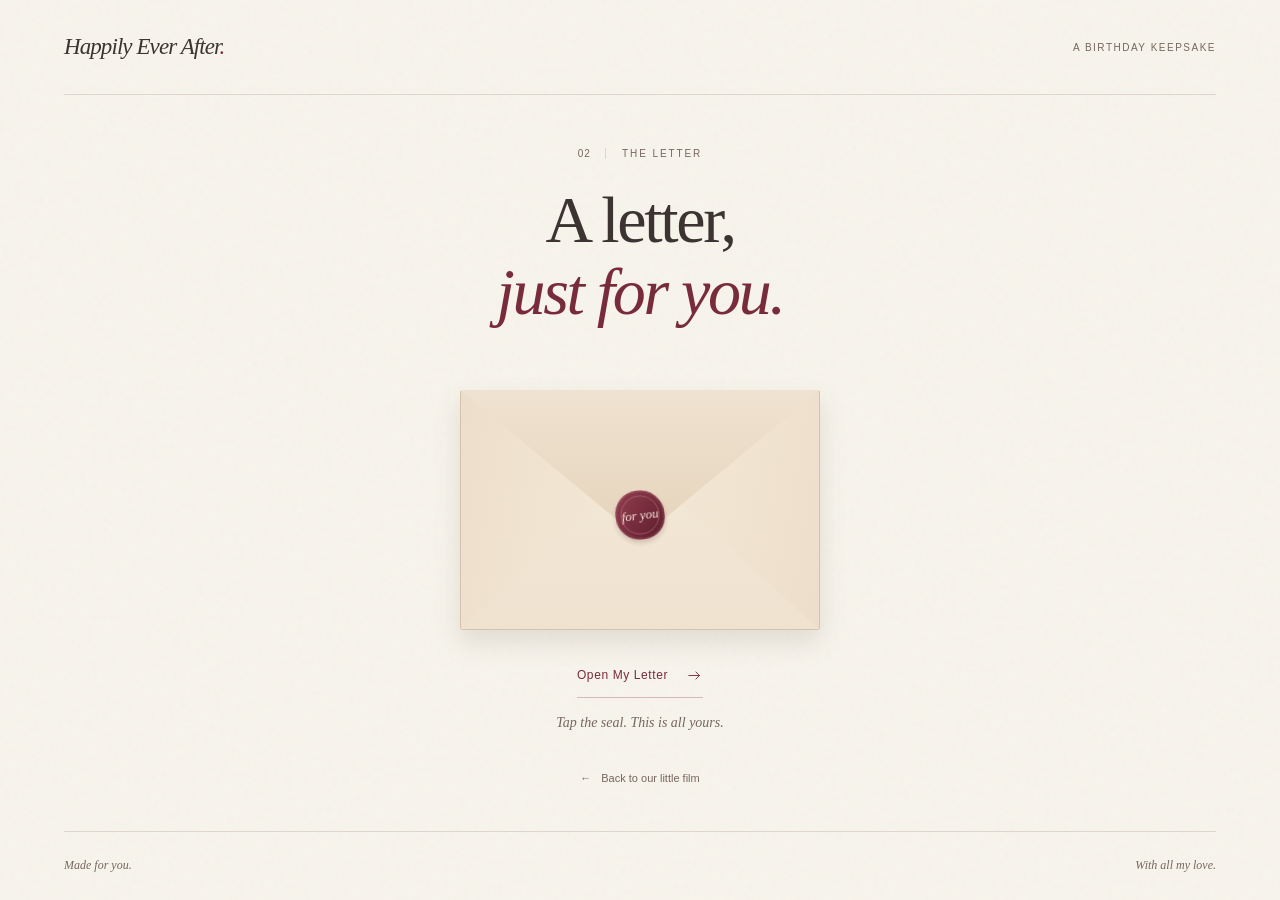
==== letter.html @ 6dd9fe8e "Build burgundy birthday keepsake with film and envelope letter" ====
<!doctype html>
<html lang="en">
  <head>
    <meta charset="utf-8">
    <meta name="viewport" content="width=device-width, initial-scale=1, viewport-fit=cover">
    <meta name="theme-color" content="#f7f4ec">
    <meta name="description" content="A birthday keepsake, made with love.">
    <meta name="robots" content="noindex, nofollow, noarchive">
    <title>A Letter for You — Happily Ever After</title>
    <link rel="icon" href="assets/favicon.svg?v=2" type="image/svg+xml">
    <link rel="stylesheet" href="style.css?v=3">
    <script src="script.js?v=3" defer></script>
  </head>
  <body>
    <a class="skip-link" href="#main">Skip to the main content</a>
    <header class="masthead">
      <a class="wordmark" href="index.html" aria-label="Happily Ever After, back to the beginning">Happily Ever After<span aria-hidden="true">.</span></a>
      <span class="masthead-note">A birthday keepsake</span>
    </header>
    <main id="main">
      <section class="envelope-scene section-width" id="envelope-scene" aria-labelledby="envelope-title" hidden>
        <header class="chapter-heading">
          <p class="eyebrow"><span class="chapter-number">02</span> The letter</p>
          <h1 class="envelope-title" id="envelope-title">A letter,<br><em>just for you.</em></h1>
        </header>
        <button class="envelope-button" id="open-envelope" type="button" aria-controls="letter-reading" aria-expanded="false">
          <span class="envelope-space" aria-hidden="true">
            <span class="envelope">
              <span class="envelope-back"></span>
              <span class="envelope-insert"><span class="insert-greeting">My love,</span><span class="insert-line"></span><span class="insert-line"></span><span class="insert-line short"></span></span>
              <span class="envelope-front"></span>
              <span class="envelope-flap"></span>
              <span class="envelope-seal">for you</span>
            </span>
          </span>
          <span class="envelope-action">Open My Letter <svg viewBox="0 0 24 24" fill="none" aria-hidden="true"><path d="M4 12h15m-5-5 5 5-5 5"/></svg></span>
        </button>
        <p class="envelope-note">Tap the seal. This is all yours.</p>
        <p class="sr-only" id="envelope-status" role="status"></p>
        <a class="back-link" href="memories.html"><span aria-hidden="true">←</span> Back to our little film</a>
      </section>
      <div id="letter-reading" class="letter-reading">
<section class="letter-section section-width" id="letter" aria-labelledby="letter-title">
        <article class="letter-paper">
          <header class="letter-heading">
            <span class="eyebrow">A few words, from my heart</span>
            <h2 id="letter-title" tabindex="-1">My love,</h2>
            <span class="letter-heading-rule" aria-hidden="true"></span>
          </header>

          <!-- LOVE LETTER START: edit only the paragraphs in this block. -->
          <div class="letter-content" lang="zh-Hans">
            <p>生日快乐，我最爱的宝贝！❤️</p>

            <p>不知不觉，我们已经在一起快半年啦。</p>

            <p>回想起这半年，我们一起经历了好多事情，也留下了好多珍贵的回忆。有时候想起来，我真的觉得自己好幸福。</p>

            <p>我很喜欢和你在一起的生活。喜欢和你一起出去玩，也喜欢和你一起做那些再普通不过的小事。喜欢每天和你分享生活，喜欢期待着下一次见面。因为有你，就连最平凡的日子，也变得特别值得期待。</p>

            <p>时间过得真的好快。明明还有好多地方想和你一起去，好多事情想和你一起做，怎么一转眼半年就过去了。</p>

            <p>现在你开始了在 UCLA 的新生活。我希望你一切顺利，能慢慢实现自己的梦想，但更希望你每天都能开开心心的，不要给自己太大的压力。我想陪你庆祝每一次成功，也想在你难过、疲惫的时候抱抱你。无论发生什么，我都希望自己能一直陪在你身边。</p>

            <p>谢谢你出现在我的生活里，谢谢你给了我这么幸福的半年。</p>

            <p>我想和你一起经历好多好多的春夏秋冬，去看这个世界，一起把现在还没实现的愿望一个个实现。</p>

            <p>我想陪你度过以后的每一个生日，想看着你慢慢实现梦想，想在很多很多年以后，还能像现在这样牵着你的手，叫你一声宝贝。</p>

            <p>我知道未来不一定每一天都那么顺利，但我想和你一起面对所有开心和不开心的日子。因为我想要的，不只是和你一起度过幸福的时光，而是和你一起走过很长很长的人生。</p>

            <p>这半年真的太幸福了，幸福到我永远都不想和你分开。</p>

            <p>生日快乐，我的宝贝。</p>

            <p>希望新的一岁，你能一直像你的名字一样，开开心心的。</p>

            <p class="letter-english" lang="en">And I hope our happily ever after lasts forever. ❤️</p>

            <p class="letter-signature">永远爱你</p>
          </div>
          <!-- LOVE LETTER END -->
        </article>
      </section>

      <section class="ending section-width" id="ending" aria-labelledby="ending-title">
        <span class="ending-rule" aria-hidden="true"></span>
        <p class="eyebrow">To all the days ahead</p>
        <h2 id="ending-title">Happily<br><em>Ever After.</em></h2>
        <p class="ending-subtitle">Our story doesn’t end here.</p>
        <p class="ending-signoff">With you, always.</p>
        <a class="back-to-start" href="index.html">Back to the beginning <span aria-hidden="true">↑</span></a>
      </section>
      </div>
    </main>
    <footer class="site-footer"><span>Made for you.</span><span>With all my love.</span></footer>
  </body>
</html>
---- style.css ----
/* A birthday card, a little film, and a sealed letter. */
:root {
  color-scheme: light;
  --paper: #f7f4ec;
  --letter-paper: #fdfbf5;
  --ink: #3c3431;
  --muted: #76665f;
  --accent: #782b3b;
  --accent-dark: #5b1d2b;
  --accent-soft: #d9b7ba;
  --line: #ded5cc;
  --masthead-height: 78px;
  --footer-height: 64px;
  --serif: "Iowan Old Style", "Baskerville", "Palatino Linotype", "Book Antiqua", Georgia, serif;
  --sans: -apple-system, BlinkMacSystemFont, "Segoe UI", sans-serif;
  --chinese: "Songti SC", "STSong", "Noto Serif CJK SC", "Source Han Serif SC", "PingFang SC", "Microsoft YaHei", serif;
}
*, *::before, *::after { box-sizing: border-box; }
html { scroll-padding-top: 24px; }
body {
  margin: 0;
  background-color: var(--paper);
  background-image: url("data:image/svg+xml,%3Csvg viewBox='0 0 180 180' xmlns='http://www.w3.org/2000/svg'%3E%3Cfilter id='paper'%3E%3CfeTurbulence type='fractalNoise' baseFrequency='.85' numOctaves='3' stitchTiles='stitch'/%3E%3C/filter%3E%3Cpath fill='%236b6047' opacity='.035' filter='url(%23paper)' d='M0 0h180v180H0z'/%3E%3C/svg%3E");
  color: var(--ink);
  font-family: var(--sans);
  -webkit-font-smoothing: antialiased;
  -webkit-text-size-adjust: 100%;
}
[hidden] { display: none !important; }
::selection { background: #ead5d7; color: #54202d; }
a { color: inherit; text-underline-offset: 5px; }
a, button, video { -webkit-tap-highlight-color: rgba(120, 43, 59, .12); }
a:focus-visible, button:focus-visible, video:focus-visible { outline: 2px solid var(--accent); outline-offset: 6px; border-radius: 2px; }
button { font: inherit; }
h1, h2, p { margin: 0; }
h1, h2 { font-family: var(--serif); font-weight: 400; }
svg { width: 20px; height: 20px; stroke: currentColor; stroke-width: 1.3; stroke-linecap: round; stroke-linejoin: round; }
.section-width { width: min(100% - 40px, 880px); margin-inline: auto; }
.eyebrow { color: var(--muted); font-size: 10px; line-height: 1.6; letter-spacing: .19em; text-transform: uppercase; }
.chapter-number { margin-right: 12px; padding-right: 14px; border-right: 1px solid var(--line); letter-spacing: .08em; }
.skip-link { position: fixed; left: 16px; top: 12px; z-index: 20; padding: 12px 18px; background: var(--letter-paper); transform: translateY(-160%); }
.skip-link:focus { transform: translateY(0); }
.sr-only { position: absolute; width: 1px; height: 1px; padding: 0; margin: -1px; overflow: hidden; clip-path: inset(50%); white-space: nowrap; border: 0; }
.masthead { width: calc(100% - 40px); max-width: 1376px; margin: 0 auto; min-height: var(--masthead-height); padding-top: env(safe-area-inset-top, 0px); display: flex; align-items: center; justify-content: space-between; gap: 16px; border-bottom: 1px solid var(--line); }
.wordmark { font-family: var(--serif); font-style: italic; font-size: 19px; text-decoration: none; letter-spacing: -.04em; }
.wordmark span { color: var(--accent); }
.masthead-note { color: var(--muted); font-size: 9px; text-transform: uppercase; letter-spacing: .15em; text-align: right; }
.site-footer { display: flex; align-items: center; justify-content: space-between; gap: 18px; width: calc(100% - 40px); max-width: 1376px; min-height: var(--footer-height); margin: 0 auto; padding: 17px 0 max(17px, env(safe-area-inset-bottom)); border-top: 1px solid var(--line); color: var(--muted); font-family: var(--serif); font-style: italic; font-size: 12px; line-height: 1.6; }
.primary-button { display: inline-flex; justify-content: center; align-items: center; gap: 26px; min-height: 52px; padding: 0 24px; color: var(--letter-paper); background: var(--accent); border: 1px solid var(--accent); text-decoration: none; font-size: 12px; letter-spacing: .035em; transition: background-color 180ms, border-color 180ms; }
.primary-button:hover { background: var(--accent-dark); border-color: var(--accent-dark); }
.primary-button svg { width: 18px; height: 18px; }
.quiet-link, .back-link { display: inline-flex; align-items: center; justify-content: center; gap: 10px; min-height: 44px; color: var(--muted); font-size: 11px; text-decoration: none; line-height: 1.6; }
.quiet-link:hover, .back-link:hover { color: var(--accent); }

/* The greeting is its own quiet, complete screen. */
.opening { min-height: calc(100vh - var(--masthead-height) - var(--footer-height)); min-height: calc(100svh - var(--masthead-height) - var(--footer-height)); display: flex; flex-direction: column; align-items: center; justify-content: center; text-align: center; padding: 58px 20px 28px; }
.opening-inner { margin-block: auto; }
.opening-eyebrow { margin-bottom: 32px; }
.opening h1 { font-size: clamp(49px, 8.4vw, 106px); line-height: 1.04; letter-spacing: -.048em; }
.opening h1 em { color: var(--accent); font-weight: 400; }
.opening-subtitle { margin-top: 28px; font-family: var(--serif); font-size: 17px; line-height: 1.6; color: var(--muted); }
.opening-cta { margin-top: 37px; }
.opening-footnote { display: flex; align-items: center; gap: 10px; margin-top: 57px; color: var(--muted); font-size: 9px; letter-spacing: .05em; }
.opening-footnote span { display: block; width: 17px; height: 1px; background: var(--accent-soft); }

/* The real film is portrait. Metadata adapts the frame to replacement videos. */
.film-page { text-align: center; padding-top: 29px; padding-bottom: 20px; min-height: calc(100svh - var(--masthead-height) - var(--footer-height)); }
.chapter-heading { text-align: center; }
.chapter-title { margin-top: 13px; font-size: clamp(31px, 4vw, 43px); line-height: 1.2; letter-spacing: -.035em; }
.section-description { margin-top: 9px; font-family: var(--serif); font-size: 15px; color: var(--muted); line-height: 1.6; }
.film-shell { --film-ratio: .5625; width: min(100%, 360px, calc(50svh * var(--film-ratio))); margin: 24px auto 0; padding: 6px; background: var(--letter-paper); border: 1px solid var(--line); box-shadow: 0 6px 20px -16px rgba(55, 31, 31, .2); }
.film-shell.is-landscape { width: min(100%, 740px, calc(50svh * var(--film-ratio))); }
.film-frame { position: relative; aspect-ratio: var(--film-ratio); overflow: hidden; background: #3c2028; }
.film-frame video { position: absolute; inset: 0; display: block; width: 100%; height: 100%; object-fit: contain; background: #211b1d; }
.film-placeholder { position: absolute; inset: 0; }
.film-cover { display: block; width: 100%; height: 100%; object-fit: cover; }
.film-cover-copy { position: absolute; inset: 0; display: flex; flex-direction: column; align-items: center; justify-content: center; color: #f7efdf; padding: 18px 10px 40px; }
.film-cover-eyebrow { font-size: 8px; line-height: 1.6; text-transform: uppercase; letter-spacing: .17em; color: #e6d0c9; }
.film-cover-copy > p { margin-top: 20px; font-family: var(--serif); font-size: clamp(35px, 8vw, 63px); font-style: italic; line-height: 1.1; letter-spacing: -.045em; }
.film-cover-rule { width: 25px; height: 1px; margin-top: 24px; background: #cc999b; }
.film-cover-signoff { margin-top: 21px; font-family: var(--serif); font-style: italic; font-size: 14px; color: #e6d0c9; }
.film-status { position: absolute; left: 14px; right: 14px; bottom: 24px; color: #e6d0c9; font-size: 10px; line-height: 1.6; }
.film-caption { display: flex; justify-content: space-between; align-items: center; gap: 9px; padding: 10px 2px 4px; color: var(--muted); font-size: 9px; line-height: 1.5; text-align: left; }
.film-caption > :last-child { text-align: right; white-space: nowrap; }
.playback-help { margin: 14px auto 0; max-width: 420px; color: var(--muted); font-size: 13px; line-height: 1.8; }
.film-invitation { min-height: 136px; display: flex; flex-direction: column; align-items: center; justify-content: center; gap: 12px; padding-top: 21px; }
.film-next-note { font-family: var(--serif); font-style: italic; color: var(--muted); font-size: 16px; line-height: 1.6; text-wrap: balance; }
.film-invitation.is-ready .film-next-note { font-size: 21px; color: var(--ink); max-width: 380px; }
.film-invitation.is-ready { margin-top: 7px; padding-bottom: 11px; }

/* An actual button wrapped around a paper envelope, with a small wax seal. */
.envelope-scene { min-height: calc(100svh - var(--masthead-height) - var(--footer-height)); display: flex; flex-direction: column; align-items: center; justify-content: center; text-align: center; padding-block: 42px 24px; }
.envelope-title { margin-top: 22px; font-size: clamp(41px, 5.5vw, 66px); line-height: 1.1; letter-spacing: -.035em; }
.envelope-title em { color: var(--accent); font-weight: 400; }
.envelope-button { display: block; width: min(100%, 330px); margin-top: 13px; border: none; padding: 0; background: transparent; color: var(--accent); cursor: pointer; touch-action: manipulation; }
.envelope-space { display: block; position: relative; padding-top: 48px; padding-bottom: 24px; }
.envelope { display: block; position: relative; width: 100%; aspect-ratio: 3 / 2; perspective: 1100px; filter: drop-shadow(0 12px 13px rgba(78, 46, 36, .12)); }
.envelope-back { position: absolute; inset: 0; background: #deccb8; border: 1px solid #d6c5b3; border-radius: 3px; }
.envelope-insert { position: absolute; top: 7%; left: 6%; width: 88%; height: 86%; padding: 24px; text-align: left; background: var(--letter-paper); border: 1px solid #e8dfd2; transition: transform 650ms 180ms cubic-bezier(.2,.65,.3,1); }
.insert-greeting { display: block; font: italic 26px var(--serif); color: var(--accent); margin-bottom: 18px; }
.insert-line { display: block; width: 100%; height: 1px; background: #e7dfd2; margin-top: 13px; }
.insert-line.short { width: 70%; }
.envelope-front { position: absolute; inset: 0; z-index: 2; clip-path: polygon(0 0, 50% 57%, 100% 0, 100% 100%, 0 100%); background: linear-gradient(100deg, #ecdeca, #f4e8d6 48%, #ecdeca); border: 1px solid #d5c3ad; border-radius: 3px; }
.envelope-front::after { content: ""; position: absolute; inset: 0; clip-path: polygon(0 100%, 50% 32%, 100% 100%); background: linear-gradient(0deg, #efe2cf, #f5ead9); }
.envelope-flap { position: absolute; top: 0; left: 0; width: 100%; height: 62%; z-index: 3; clip-path: polygon(0 0, 100% 0, 50% 100%); background: linear-gradient(180deg, #efe2d0, #e5d4bc); transform-origin: center top; backface-visibility: hidden; transition: transform 620ms cubic-bezier(.25,.1,.25,1); }
.envelope-seal { position: absolute; z-index: 4; top: 52%; left: 50%; width: 49px; height: 49px; display: flex; align-items: center; justify-content: center; border-radius: 47% 50% 45% 49%; transform: translate(-50%, -50%) rotate(-7deg); background: linear-gradient(135deg, #933f50, #742b3b 55%, #5c1e2b); color: #f9e9df; font: italic 13px var(--serif); box-shadow: 0 3px 5px rgba(69, 24, 30, .2), inset 0 0 0 2px rgba(185, 103, 112, .24); transition: opacity 220ms, transform 250ms; }
.envelope-seal::before { content: ""; position: absolute; inset: 5px; border: 1px solid rgba(227, 165, 163, .35); border-radius: 50%; }
.envelope-action { display: inline-flex; align-items: center; gap: 18px; min-height: 44px; font-size: 12px; letter-spacing: .05em; border-bottom: 1px solid var(--accent-soft); }
.envelope-action svg { width: 17px; height: 17px; }
.envelope-button:hover .envelope-action { border-color: var(--accent); }
.envelope-button:disabled { cursor: default; }
.envelope-button.is-opening .envelope-flap { transform: rotateX(180deg); }
.envelope-button.is-opening .envelope-seal { opacity: 0; transform: translate(-50%, -60%) rotate(-7deg); }
.envelope-button.is-opening .envelope-insert { transform: translateY(-49%); }
.envelope-button.is-opening .envelope-action { opacity: .5; }
.envelope-note { margin-top: 14px; color: var(--muted); font: italic 14px/1.6 var(--serif); }
.envelope-scene > .back-link { margin-top: 23px; }

/* Reading is still, spacious, and independent of the envelope animation. */
.letter-reading { padding-top: 32px; }
.letter-section { max-width: 740px; }
.letter-paper { position: relative; padding: 41px 27px 46px; background-color: var(--letter-paper); border: 1px solid var(--line); box-shadow: 0 12px 38px -26px rgba(64, 32, 32, .18); }
.letter-paper::before { content: ""; position: absolute; inset: 7px; border: 1px solid #eee5db; pointer-events: none; }
.letter-heading { margin-bottom: 32px; }
.letter-heading .eyebrow { font-size: 9px; letter-spacing: .13em; }
.letter-heading h2 { margin-top: 24px; font-size: 37px; line-height: 1.25; font-style: italic; color: var(--accent); }
.letter-heading h2:focus { outline: none; }
.letter-heading-rule { display: block; width: 34px; height: 1px; background: var(--accent-soft); margin-top: 23px; }
.letter-content { font-family: var(--chinese); font-size: 17px; line-height: 2.05; font-weight: 400; letter-spacing: .025em; overflow-wrap: break-word; line-break: strict; }
.letter-content p + p { margin-top: 24px; }
.letter-content .letter-english { font-family: var(--serif); font-style: italic; font-size: 21px; line-height: 1.6; letter-spacing: -.01em; margin-top: 36px; }
.letter-content .letter-signature { margin-top: 39px; color: var(--accent); font-size: 19px; }
.ending { padding: 78px 0 67px; text-align: center; }
.ending-rule { display: block; margin: 0 auto 35px; width: 1px; height: 47px; background: var(--accent-soft); }
.ending h2 { margin-top: 27px; font-size: clamp(59px, 8vw, 89px); line-height: 1.02; letter-spacing: -.045em; }
.ending h2 em { font-weight: 400; color: var(--accent); }
.ending-subtitle { margin-top: 28px; color: var(--muted); font-family: var(--serif); font-size: 17px; line-height: 1.6; }
.ending-signoff { margin-top: 34px; font-size: 10px; letter-spacing: .15em; text-transform: uppercase; color: var(--muted); }
.back-to-start { display: inline-flex; gap: 12px; align-items: center; min-height: 44px; margin-top: 53px; font-size: 11px; letter-spacing: .03em; color: var(--muted); text-decoration: none; }
.back-to-start:hover { color: var(--accent); }

@media (min-width: 600px) {
  :root { --masthead-height: 95px; --footer-height: 69px; }
  .section-width { width: min(100% - 88px, 880px); }
  .masthead, .site-footer { width: calc(100% - 88px); }
  .wordmark { font-size: 23px; }
  .masthead-note { font-size: 10px; }
  .opening { padding-top: 66px; padding-bottom: 32px; }
  .opening-eyebrow { margin-bottom: 36px; }
  .opening-subtitle { font-size: 19px; margin-top: 32px; }
  .opening-footnote { font-size: 10px; }
  .film-page { padding-top: 31px; }
  .film-shell { margin-top: 27px; }
  .film-caption { font-size: 10px; }
  .envelope-scene { padding-top: 45px; }
  .envelope-button { width: 360px; }
  .letter-paper { padding: 60px 65px 63px; }
  .letter-heading { margin-bottom: 38px; }
  .letter-heading .eyebrow { font-size: 10px; }
  .letter-heading h2 { font-size: 42px; }
  .letter-content { font-size: 18px; line-height: 2.1; }
  .letter-content p + p { margin-top: 28px; }
  .letter-content .letter-english { font-size: 24px; }
  .ending { padding-top: 97px; padding-bottom: 87px; }
}
@media (min-width: 1200px) { .masthead, .site-footer { width: calc(100% - 128px); } }
@media (max-width: 359px) {
  .masthead-note { max-width: 66px; line-height: 1.7; }
  .opening { padding-inline: 16px; }
  .opening h1 { font-size: 42px; }
  .opening-subtitle { font-size: 16px; }
  .letter-paper { padding-inline: 23px; }
  .envelope-title { font-size: 39px; }
  .envelope-seal { width: 45px; height: 45px; }
}
@media (prefers-reduced-motion: no-preference) {
  .opening-inner { animation: arrive 800ms both; }
  .letter-reading.is-arriving { animation: arrive 400ms both; }
  @keyframes arrive { from { opacity: 0; transform: translateY(7px); } to { opacity: 1; transform: translateY(0); } }
}
@media (prefers-reduced-motion: reduce) { *, *::before, *::after { animation: none !important; transition: none !important; } }
@media print {
  body { background: white; color: black; }
  .masthead, .opening, .film-page, .envelope-scene, .site-footer, .back-to-start, .skip-link { display: none !important; }
  .letter-reading[hidden] { display: block !important; }
  .letter-section { width: 100%; max-width: none; }
  .letter-paper { background: white; border: none; box-shadow: none; padding: 20px; }
  .letter-paper::before { display: none; }
  .letter-content { font-size: 12pt; line-height: 1.8; }
  .letter-content p { orphans: 3; widows: 3; }
  .ending { padding: 40px 0 0; break-inside: avoid; }
  .ending h2 { font-size: 38pt; }
}
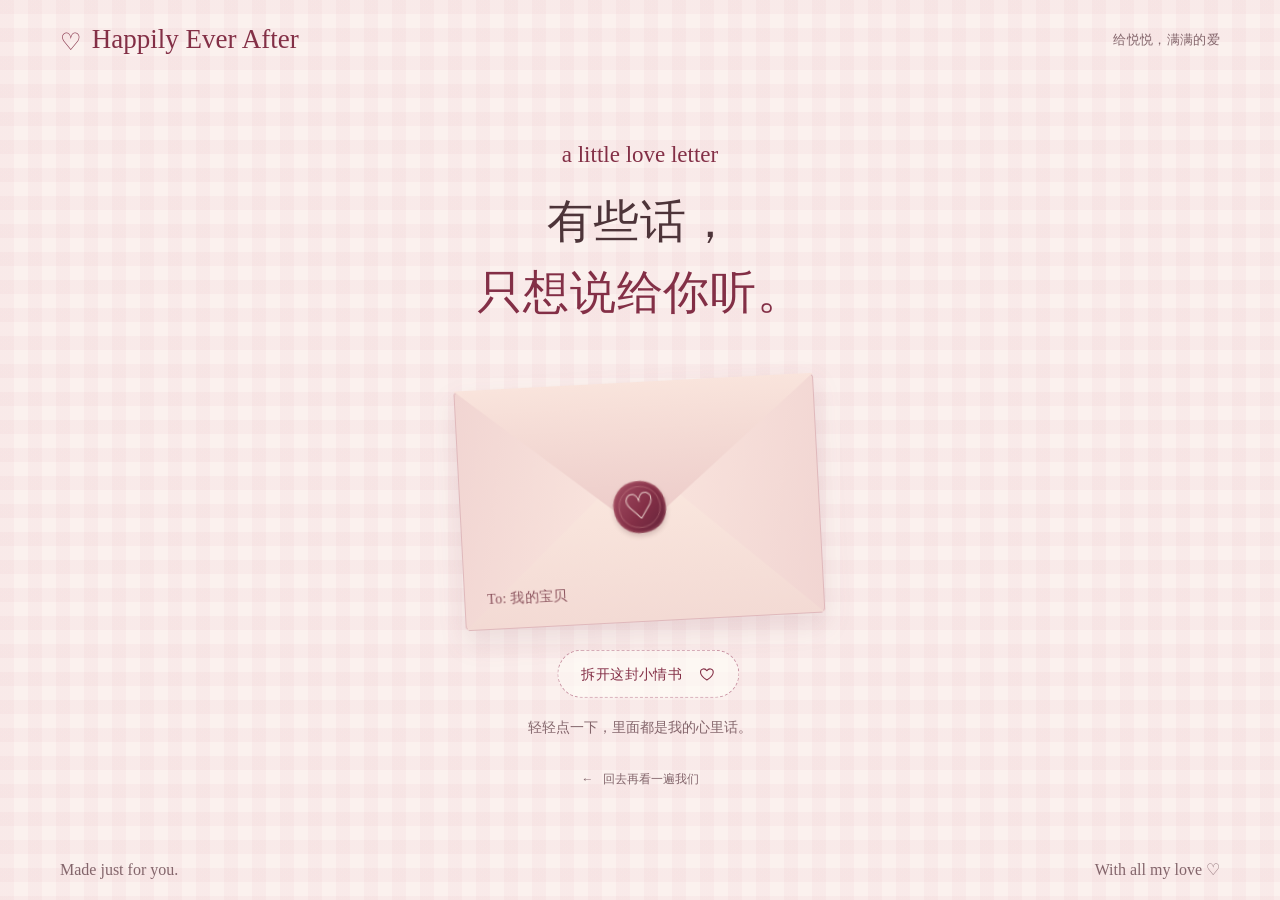
==== commit 3f5df785: "Make the birthday gift feel romantic and handmade" ====
--- a/letter.html
+++ b/letter.html
@@ -3,49 +3,51 @@
   <head>
     <meta charset="utf-8">
     <meta name="viewport" content="width=device-width, initial-scale=1, viewport-fit=cover">
-    <meta name="theme-color" content="#f7f4ec">
+    <meta name="theme-color" content="#fbf1ee">
     <meta name="description" content="A birthday keepsake, made with love.">
     <meta name="robots" content="noindex, nofollow, noarchive">
     <title>A Letter for You — Happily Ever After</title>
     <link rel="icon" href="assets/favicon.svg?v=2" type="image/svg+xml">
-    <link rel="stylesheet" href="style.css?v=3">
-    <script src="script.js?v=3" defer></script>
+    <link rel="stylesheet" href="style.css?v=4">
+    <script src="script.js?v=4" defer></script>
   </head>
   <body>
     <a class="skip-link" href="#main">Skip to the main content</a>
     <header class="masthead">
-      <a class="wordmark" href="index.html" aria-label="Happily Ever After, back to the beginning">Happily Ever After<span aria-hidden="true">.</span></a>
-      <span class="masthead-note">A birthday keepsake</span>
+      <a class="wordmark" href="index.html" aria-label="Happily Ever After, back to the beginning"><span aria-hidden="true">♡</span> Happily Ever After</a>
+      <span class="masthead-note" lang="zh-Hans">给悦悦，满满的爱</span>
     </header>
     <main id="main">
       <section class="envelope-scene section-width" id="envelope-scene" aria-labelledby="envelope-title" hidden>
         <header class="chapter-heading">
-          <p class="eyebrow"><span class="chapter-number">02</span> The letter</p>
-          <h1 class="envelope-title" id="envelope-title">A letter,<br><em>just for you.</em></h1>
+          <p class="eyebrow handwritten">a little love letter</p>
+          <h1 class="envelope-title" id="envelope-title" lang="zh-Hans">有些话，<br><em>只想说给你听。</em></h1>
         </header>
-        <button class="envelope-button" id="open-envelope" type="button" aria-controls="letter-reading" aria-expanded="false">
+        <button class="envelope-button" id="open-envelope" type="button" lang="zh-Hans" aria-controls="letter-reading" aria-expanded="false">
           <span class="envelope-space" aria-hidden="true">
             <span class="envelope">
               <span class="envelope-back"></span>
               <span class="envelope-insert"><span class="insert-greeting">My love,</span><span class="insert-line"></span><span class="insert-line"></span><span class="insert-line short"></span></span>
               <span class="envelope-front"></span>
               <span class="envelope-flap"></span>
-              <span class="envelope-seal">for you</span>
+              <span class="envelope-address" lang="zh-Hans">To: 我的宝贝</span>
+              <span class="envelope-seal">♡</span>
             </span>
           </span>
-          <span class="envelope-action">Open My Letter <svg viewBox="0 0 24 24" fill="none" aria-hidden="true"><path d="M4 12h15m-5-5 5 5-5 5"/></svg></span>
+          <span class="envelope-action" lang="zh-Hans">拆开这封小情书 <svg viewBox="0 0 24 24" fill="none" aria-hidden="true"><path d="M12 20S3 14.7 3 8.7C3 3.8 9.5 2.8 12 7c2.5-4.2 9-3.2 9 1.7C21 14.7 12 20 12 20Z"/></svg></span>
         </button>
-        <p class="envelope-note">Tap the seal. This is all yours.</p>
-        <p class="sr-only" id="envelope-status" role="status"></p>
-        <a class="back-link" href="memories.html"><span aria-hidden="true">←</span> Back to our little film</a>
+        <p class="envelope-note" lang="zh-Hans">轻轻点一下，里面都是我的心里话。</p>
+        <p class="sr-only" id="envelope-status" role="status" lang="zh-Hans"></p>
+        <a class="back-link" href="memories.html" lang="zh-Hans"><span aria-hidden="true">←</span> 回去再看一遍我们</a>
       </section>
       <div id="letter-reading" class="letter-reading">
-<section class="letter-section section-width" id="letter" aria-labelledby="letter-title">
+      <section class="letter-section section-width" id="letter" aria-labelledby="letter-title">
         <article class="letter-paper">
           <header class="letter-heading">
-            <span class="eyebrow">A few words, from my heart</span>
+            <span class="letter-stamp" aria-hidden="true">with<br>love ♡</span>
+            <span class="eyebrow" lang="zh-Hans">写给我最爱的宝贝</span>
             <h2 id="letter-title" tabindex="-1">My love,</h2>
-            <span class="letter-heading-rule" aria-hidden="true"></span>
+            <span class="letter-heading-rule" aria-hidden="true">♡</span>
           </header>
 
           <!-- LOVE LETTER START: edit only the paragraphs in this block. -->
@@ -54,46 +56,58 @@
 
             <p>不知不觉，我们已经在一起快半年啦。</p>
 
-            <p>回想起这半年，我们一起经历了好多事情，也留下了好多珍贵的回忆。有时候想起来，我真的觉得自己好幸福。</p>
+            <p>回想起这半年，我们一起经历了好多好多事情，也留下了好多特别珍贵的回忆。有时候想起来，我真的觉得自己好幸福。</p>
 
-            <p>我很喜欢和你在一起的生活。喜欢和你一起出去玩，也喜欢和你一起做那些再普通不过的小事。喜欢每天和你分享生活，喜欢期待着下一次见面。因为有你，就连最平凡的日子，也变得特别值得期待。</p>
+            <p>其实我很喜欢我们在一起的生活。</p>
 
-            <p>时间过得真的好快。明明还有好多地方想和你一起去，好多事情想和你一起做，怎么一转眼半年就过去了。</p>
+            <p>喜欢和你一起出去玩，也喜欢和你一起做那些再普通不过的小事。喜欢每天和你分享生活里的点点滴滴，喜欢想到很快又能见到你，喜欢原本平凡的一天，因为有你而变得值得期待。</p>
 
-            <p>现在你开始了在 UCLA 的新生活。我希望你一切顺利，能慢慢实现自己的梦想，但更希望你每天都能开开心心的，不要给自己太大的压力。我想陪你庆祝每一次成功，也想在你难过、疲惫的时候抱抱你。无论发生什么，我都希望自己能一直陪在你身边。</p>
+            <p>我有时候会觉得，时间过得真的好快。明明还有好多事情想和你一起做，好多地方想和你一起去，好多话想慢慢说给你听，怎么一转眼半年就过去了。</p>
+
+            <p>但仔细想想，比起那些特别的日子，更让我舍不得的，其实是我们在一起的每一天。那些一起吃饭、聊天、散步，甚至只是安安静静待在一起的时光，都让我觉得特别幸福。以前觉得再平常不过的小事，现在因为有你，都成了我想一直拥有的生活。</p>
+
+            <p>现在你也开始了在 UCLA 的学习生活。我知道你对自己有很多期待，也会给自己很大的压力。我希望你能顺顺利利地完成自己想做的事情，但我更希望你每天都能开心一点，不要总是那么累。</p>
+
+            <p>我想陪你庆祝每一个小小的成功，也想在你难过、委屈、疲惫的时候抱抱你。我希望以后不管遇到什么事情，你都不用觉得自己只能一个人面对，因为我真的很想一直陪着你。</p>
+
+            <p>写到这里，我突然觉得，生日好像是一件很神奇的事情。</p>
+
+            <p>今天是你来到这个世界上的日子。而对我来说，最值得开心的事情之一，就是我们后来遇见了彼此，成为了彼此生活中那么重要的人。</p>
 
             <p>谢谢你出现在我的生活里，谢谢你给了我这么幸福的半年。</p>
 
-            <p>我想和你一起经历好多好多的春夏秋冬，去看这个世界，一起把现在还没实现的愿望一个个实现。</p>
+            <p>如果可以的话，我真的好想把我们的时间过得慢一点。想和你一起经历好多好多的春夏秋冬，一起去看这个世界，一起把现在还没实现的愿望一个个实现。</p>
 
-            <p>我想陪你度过以后的每一个生日，想看着你慢慢实现梦想，想在很多很多年以后，还能像现在这样牵着你的手，叫你一声宝贝。</p>
+            <p>我想在你以后的每一个生日都陪在你身边。想看着你慢慢实现自己的梦想，想和你一起经历人生中所有重要的时刻，也想在很多很多年以后，还能像现在这样牵着你的手，叫你一声宝贝。</p>
 
-            <p>我知道未来不一定每一天都那么顺利，但我想和你一起面对所有开心和不开心的日子。因为我想要的，不只是和你一起度过幸福的时光，而是和你一起走过很长很长的人生。</p>
+            <p>我知道未来一定不会每一天都像现在这样轻松快乐，但我想和你一起面对那些不那么容易的日子。因为我想要的，不只是和你一起度过开心的时光，而是和你一起生活，一起走过很长很长的人生。</p>
 
-            <p>这半年真的太幸福了，幸福到我永远都不想和你分开。</p>
+            <p>这半年真的太幸福了。</p>
+
+            <p>我好舍不得这些已经过去的日子，也好期待以后和你在一起的每一天。<br>我真的真的很爱你，也真的永远都不想和你分开。</p>
 
             <p>生日快乐，我的宝贝。</p>
 
-            <p>希望新的一岁，你能一直像你的名字一样，开开心心的。</p>
+            <p>希望新的一岁，你能一直像“悦悦”一样，开开心心的。</p>
 
-            <p class="letter-english" lang="en">And I hope our happily ever after lasts forever. ❤️</p>
+            <p>也希望在未来很久很久的日子里，我都能是那个陪在你身边、让你开心的人。</p>
 
-            <p class="letter-signature">永远爱你</p>
+            <p class="letter-signature">永远爱你 ❤️</p>
           </div>
           <!-- LOVE LETTER END -->
         </article>
       </section>
 
       <section class="ending section-width" id="ending" aria-labelledby="ending-title">
-        <span class="ending-rule" aria-hidden="true"></span>
-        <p class="eyebrow">To all the days ahead</p>
+        <img class="ending-bow" src="assets/bow.svg" width="100" height="67" alt="">
+        <p class="eyebrow" lang="zh-Hans">好多好多的春夏秋冬，都想和你一起</p>
         <h2 id="ending-title">Happily<br><em>Ever After.</em></h2>
         <p class="ending-subtitle">Our story doesn’t end here.</p>
-        <p class="ending-signoff">With you, always.</p>
-        <a class="back-to-start" href="index.html">Back to the beginning <span aria-hidden="true">↑</span></a>
+        <p class="ending-signoff">you + me, always ♡</p>
+        <a class="back-to-start" href="index.html" lang="zh-Hans">再打开一次这份小惊喜 <span aria-hidden="true">↩</span></a>
       </section>
       </div>
     </main>
-    <footer class="site-footer"><span>Made for you.</span><span>With all my love.</span></footer>
+    <footer class="site-footer"><span>Made just for you.</span><span>With all my love ♡</span></footer>
   </body>
 </html>
--- a/style.css
+++ b/style.css
@@ -1,17 +1,18 @@
-/* A birthday card, a little film, and a sealed letter. */
+/* A little birthday gift: ribbon, gingham, paper, and a lot of love. */
 :root {
   color-scheme: light;
-  --paper: #f7f4ec;
-  --letter-paper: #fdfbf5;
-  --ink: #3c3431;
-  --muted: #76665f;
-  --accent: #782b3b;
-  --accent-dark: #5b1d2b;
-  --accent-soft: #d9b7ba;
-  --line: #ded5cc;
-  --masthead-height: 78px;
-  --footer-height: 64px;
+  --paper: #fbf1ee;
+  --letter-paper: #fffdf8;
+  --ink: #4d3439;
+  --muted: #83656b;
+  --accent: #832f46;
+  --accent-dark: #622239;
+  --accent-soft: #ddb1bc;
+  --line: #e8ced1;
+  --masthead-height: 72px;
+  --footer-height: 56px;
   --serif: "Iowan Old Style", "Baskerville", "Palatino Linotype", "Book Antiqua", Georgia, serif;
+  --hand: "Snell Roundhand", "Apple Chancery", "URW Chancery L", "Brush Script MT", "Segoe Print", cursive;
   --sans: -apple-system, BlinkMacSystemFont, "Segoe UI", sans-serif;
   --chinese: "Songti SC", "STSong", "Noto Serif CJK SC", "Source Han Serif SC", "PingFang SC", "Microsoft YaHei", serif;
 }
@@ -19,162 +20,191 @@
 html { scroll-padding-top: 24px; }
 body {
   margin: 0;
+  color: var(--ink);
   background-color: var(--paper);
-  background-image: url("data:image/svg+xml,%3Csvg viewBox='0 0 180 180' xmlns='http://www.w3.org/2000/svg'%3E%3Cfilter id='paper'%3E%3CfeTurbulence type='fractalNoise' baseFrequency='.85' numOctaves='3' stitchTiles='stitch'/%3E%3C/filter%3E%3Cpath fill='%236b6047' opacity='.035' filter='url(%23paper)' d='M0 0h180v180H0z'/%3E%3C/svg%3E");
-  color: var(--ink);
+  background-image: linear-gradient(90deg, #eac4ca26 50%, transparent 50%), linear-gradient(#eac4ca26 50%, transparent 50%);
+  background-size: 28px 28px;
   font-family: var(--sans);
   -webkit-font-smoothing: antialiased;
   -webkit-text-size-adjust: 100%;
 }
 [hidden] { display: none !important; }
-::selection { background: #ead5d7; color: #54202d; }
+::selection { background: #efd0d8; color: #622239; }
 a { color: inherit; text-underline-offset: 5px; }
-a, button, video { -webkit-tap-highlight-color: rgba(120, 43, 59, .12); }
-a:focus-visible, button:focus-visible, video:focus-visible { outline: 2px solid var(--accent); outline-offset: 6px; border-radius: 2px; }
+a, button, video { -webkit-tap-highlight-color: #832f4618; }
+a:focus-visible, button:focus-visible, video:focus-visible { outline: 2px solid var(--accent); outline-offset: 6px; }
 button { font: inherit; }
 h1, h2, p { margin: 0; }
 h1, h2 { font-family: var(--serif); font-weight: 400; }
-svg { width: 20px; height: 20px; stroke: currentColor; stroke-width: 1.3; stroke-linecap: round; stroke-linejoin: round; }
+svg { width: 20px; height: 20px; stroke: currentColor; stroke-width: 1.5; stroke-linecap: round; stroke-linejoin: round; }
 .section-width { width: min(100% - 40px, 880px); margin-inline: auto; }
-.eyebrow { color: var(--muted); font-size: 10px; line-height: 1.6; letter-spacing: .19em; text-transform: uppercase; }
-.chapter-number { margin-right: 12px; padding-right: 14px; border-right: 1px solid var(--line); letter-spacing: .08em; }
-.skip-link { position: fixed; left: 16px; top: 12px; z-index: 20; padding: 12px 18px; background: var(--letter-paper); transform: translateY(-160%); }
+.eyebrow { color: var(--muted); font-family: var(--chinese); font-size: 13px; line-height: 1.7; letter-spacing: .07em; }
+.handwritten { font-family: var(--hand); font-size: 23px; letter-spacing: 0; color: var(--accent); }
+.skip-link { position: fixed; left: 16px; top: 12px; z-index: 20; padding: 12px 18px; border-radius: 12px; background: var(--letter-paper); transform: translateY(-160%); }
 .skip-link:focus { transform: translateY(0); }
 .sr-only { position: absolute; width: 1px; height: 1px; padding: 0; margin: -1px; overflow: hidden; clip-path: inset(50%); white-space: nowrap; border: 0; }
-.masthead { width: calc(100% - 40px); max-width: 1376px; margin: 0 auto; min-height: var(--masthead-height); padding-top: env(safe-area-inset-top, 0px); display: flex; align-items: center; justify-content: space-between; gap: 16px; border-bottom: 1px solid var(--line); }
-.wordmark { font-family: var(--serif); font-style: italic; font-size: 19px; text-decoration: none; letter-spacing: -.04em; }
-.wordmark span { color: var(--accent); }
-.masthead-note { color: var(--muted); font-size: 9px; text-transform: uppercase; letter-spacing: .15em; text-align: right; }
-.site-footer { display: flex; align-items: center; justify-content: space-between; gap: 18px; width: calc(100% - 40px); max-width: 1376px; min-height: var(--footer-height); margin: 0 auto; padding: 17px 0 max(17px, env(safe-area-inset-bottom)); border-top: 1px solid var(--line); color: var(--muted); font-family: var(--serif); font-style: italic; font-size: 12px; line-height: 1.6; }
-.primary-button { display: inline-flex; justify-content: center; align-items: center; gap: 26px; min-height: 52px; padding: 0 24px; color: var(--letter-paper); background: var(--accent); border: 1px solid var(--accent); text-decoration: none; font-size: 12px; letter-spacing: .035em; transition: background-color 180ms, border-color 180ms; }
-.primary-button:hover { background: var(--accent-dark); border-color: var(--accent-dark); }
-.primary-button svg { width: 18px; height: 18px; }
-.quiet-link, .back-link { display: inline-flex; align-items: center; justify-content: center; gap: 10px; min-height: 44px; color: var(--muted); font-size: 11px; text-decoration: none; line-height: 1.6; }
+.masthead { width: calc(100% - 40px); max-width: 1160px; margin: 0 auto; min-height: var(--masthead-height); padding-top: env(safe-area-inset-top, 0px); display: flex; align-items: center; justify-content: space-between; gap: 14px; }
+.wordmark { font-family: var(--hand); font-size: 22px; line-height: 1.3; text-decoration: none; color: var(--accent); }
+.wordmark span { font-family: var(--serif); display: inline-block; margin-right: 3px; font-size: 24px; vertical-align: -2px; }
+.masthead-note { color: var(--muted); font-family: var(--chinese); font-size: 11px; letter-spacing: .025em; text-align: right; }
+.site-footer { display: flex; align-items: center; justify-content: space-between; gap: 18px; width: calc(100% - 40px); max-width: 1160px; min-height: var(--footer-height); margin: 0 auto; padding: 14px 0 max(14px, env(safe-area-inset-bottom)); color: var(--muted); font-family: var(--hand); font-size: 16px; line-height: 1.6; }
+.primary-button { display: inline-flex; justify-content: center; align-items: center; gap: 17px; min-height: 50px; padding: 12px 24px; border: 1px solid var(--accent); border-radius: 999px; background: var(--accent); color: var(--letter-paper); box-shadow: 0 4px 0 #67293a18, inset 0 0 0 3px #f5c8d015; text-decoration: none; font-size: 14px; line-height: 1.6; letter-spacing: .03em; transition: background-color 180ms, transform 180ms; }
+.primary-button:hover { background: var(--accent-dark); transform: translateY(-2px); }
+.primary-button svg { width: 18px; height: 18px; flex-shrink: 0; }
+.quiet-link, .back-link { display: inline-flex; align-items: center; justify-content: center; gap: 9px; min-height: 44px; color: var(--muted); font-size: 12px; text-decoration: none; line-height: 1.6; }
+.quiet-link { text-decoration: underline; text-decoration-color: var(--accent-soft); text-decoration-style: dotted; }
 .quiet-link:hover, .back-link:hover { color: var(--accent); }
-
-/* The greeting is its own quiet, complete screen. */
-.opening { min-height: calc(100vh - var(--masthead-height) - var(--footer-height)); min-height: calc(100svh - var(--masthead-height) - var(--footer-height)); display: flex; flex-direction: column; align-items: center; justify-content: center; text-align: center; padding: 58px 20px 28px; }
-.opening-inner { margin-block: auto; }
-.opening-eyebrow { margin-bottom: 32px; }
-.opening h1 { font-size: clamp(49px, 8.4vw, 106px); line-height: 1.04; letter-spacing: -.048em; }
-.opening h1 em { color: var(--accent); font-weight: 400; }
-.opening-subtitle { margin-top: 28px; font-family: var(--serif); font-size: 17px; line-height: 1.6; color: var(--muted); }
-.opening-cta { margin-top: 37px; }
-.opening-footnote { display: flex; align-items: center; gap: 10px; margin-top: 57px; color: var(--muted); font-size: 9px; letter-spacing: .05em; }
-.opening-footnote span { display: block; width: 17px; height: 1px; background: var(--accent-soft); }
-
-/* The real film is portrait. Metadata adapts the frame to replacement videos. */
-.film-page { text-align: center; padding-top: 29px; padding-bottom: 20px; min-height: calc(100svh - var(--masthead-height) - var(--footer-height)); }
+.paper-tape { position: absolute; display: block; z-index: 3; width: 104px; height: 26px; background-color: #e6b1be; background-image: linear-gradient(90deg, #fff6ed55 50%, transparent 50%), linear-gradient(#fff6ed55 50%, transparent 50%); background-size: 12px 12px; opacity: .84; clip-path: polygon(2% 0, 98% 0, 100% 16%, 98% 30%, 100% 52%, 98% 68%, 100% 86%, 98% 100%, 1% 100%, 3% 83%, 0 68%, 2% 49%, 0 30%, 3% 16%); pointer-events: none; }
+
+/* The first page is a birthday card, held down with pink paper tape. */
+.opening { min-height: calc(100svh - var(--masthead-height) - var(--footer-height)); display: flex; flex-direction: column; align-items: center; justify-content: center; text-align: center; padding: 28px 25px 20px; }
+.opening-inner { position: relative; width: min(100%, 650px); margin-block: auto; padding: 27px 22px 58px; border: 1px solid #ead7cb; border-radius: 18px 22px 17px 24px; background-color: var(--letter-paper); background-image: url("data:image/svg+xml,%3Csvg viewBox='0 0 180 180' xmlns='http://www.w3.org/2000/svg'%3E%3Cfilter id='paper'%3E%3CfeTurbulence type='fractalNoise' baseFrequency='.85' numOctaves='3' stitchTiles='stitch'/%3E%3C/filter%3E%3Cpath fill='%238b5d67' opacity='.025' filter='url(%23paper)' d='M0 0h180v180H0z'/%3E%3C/svg%3E"); box-shadow: 6px 7px 0 -1px #efd8d6, 6px 7px 0 0 #e8cace, 0 12px 28px #7535450a; transform: rotate(-.7deg); }
+.opening-inner::after { content: ""; position: absolute; inset: 9px; border: 1px dashed #e9cbd0; border-radius: 12px 16px 11px 18px; pointer-events: none; }
+.tape-left { top: -10px; left: -17px; transform: rotate(-28deg); }
+.tape-right { top: -10px; right: -17px; transform: rotate(28deg); }
+.birthday-bow { display: block; width: 96px; height: auto; margin: 0 auto 6px; }
+.opening-eyebrow { margin-bottom: 19px; font-size: 14px; color: var(--accent); }
+.opening h1 { font-size: clamp(37px, 6.3vw, 64px); line-height: 1.12; letter-spacing: -.04em; }
+.opening h1 em { display: inline-block; color: var(--accent); font-family: var(--hand); font-size: 1.24em; line-height: 1.15; font-weight: 400; letter-spacing: -.025em; }
+.opening-subtitle { margin-top: 17px; font-family: var(--serif); font-size: 14px; line-height: 1.6; color: var(--muted); }
+.opening-message { margin-top: 17px; font-family: var(--chinese); font-size: 15px; line-height: 1.9; color: var(--ink); }
+.opening-cta { margin-top: 25px; }
+.card-note { position: absolute; right: 22px; bottom: 13px; color: var(--accent); font-family: var(--hand); font-size: 16px; line-height: 1; transform: rotate(-7deg); }
+.card-note > span { font-size: 19px; }
+.card-hearts { display: none; position: absolute; top: 130px; left: 29px; width: 79px; height: 79px; color: var(--accent); stroke-width: 2; transform: rotate(-12deg); }
+.opening-footnote { margin-top: 24px; padding-inline: 10px; max-width: 350px; color: var(--muted); font-family: var(--hand); font-size: 19px; line-height: 1.5; }
+
+/* A little polaroid frame around our real, portrait film. */
+.film-page { text-align: center; padding-top: 14px; padding-bottom: 16px; min-height: calc(100svh - var(--masthead-height) - var(--footer-height)); }
 .chapter-heading { text-align: center; }
-.chapter-title { margin-top: 13px; font-size: clamp(31px, 4vw, 43px); line-height: 1.2; letter-spacing: -.035em; }
-.section-description { margin-top: 9px; font-family: var(--serif); font-size: 15px; color: var(--muted); line-height: 1.6; }
-.film-shell { --film-ratio: .5625; width: min(100%, 360px, calc(50svh * var(--film-ratio))); margin: 24px auto 0; padding: 6px; background: var(--letter-paper); border: 1px solid var(--line); box-shadow: 0 6px 20px -16px rgba(55, 31, 31, .2); }
-.film-shell.is-landscape { width: min(100%, 740px, calc(50svh * var(--film-ratio))); }
-.film-frame { position: relative; aspect-ratio: var(--film-ratio); overflow: hidden; background: #3c2028; }
+.chapter-title { margin-top: 6px; font-family: var(--chinese); font-size: clamp(29px, 4vw, 38px); line-height: 1.4; letter-spacing: .015em; }
+.section-description { margin-top: 7px; font-family: var(--chinese); font-size: 13px; color: var(--muted); line-height: 1.7; }
+.film-shell { --film-ratio: .5625; position: relative; width: min(100%, 360px, calc(48svh * var(--film-ratio))); margin: 26px auto 0; padding: 8px; background: var(--letter-paper); border: 1px solid #ead7cf; border-radius: 3px; box-shadow: 3px 4px 0 #efd8d640, 0 8px 22px #7535450b; transform: rotate(-.7deg); }
+.film-shell.is-landscape { width: min(100%, 740px, calc(48svh * var(--film-ratio))); }
+.film-tape { width: 86px; height: 22px; top: -13px; left: calc(50% - 43px); transform: rotate(4deg); }
+.film-frame { position: relative; aspect-ratio: var(--film-ratio); overflow: hidden; border-radius: 2px; background: #3c2028; }
 .film-frame video { position: absolute; inset: 0; display: block; width: 100%; height: 100%; object-fit: contain; background: #211b1d; }
 .film-placeholder { position: absolute; inset: 0; }
 .film-cover { display: block; width: 100%; height: 100%; object-fit: cover; }
 .film-cover-copy { position: absolute; inset: 0; display: flex; flex-direction: column; align-items: center; justify-content: center; color: #f7efdf; padding: 18px 10px 40px; }
-.film-cover-eyebrow { font-size: 8px; line-height: 1.6; text-transform: uppercase; letter-spacing: .17em; color: #e6d0c9; }
-.film-cover-copy > p { margin-top: 20px; font-family: var(--serif); font-size: clamp(35px, 8vw, 63px); font-style: italic; line-height: 1.1; letter-spacing: -.045em; }
+.film-cover-eyebrow { font-size: 8px; line-height: 1.6; letter-spacing: .08em; color: #e6d0c9; }
+.film-cover-copy > p { margin-top: 20px; font-family: var(--hand); font-size: clamp(35px, 8vw, 63px); line-height: 1.1; letter-spacing: -.025em; }
 .film-cover-rule { width: 25px; height: 1px; margin-top: 24px; background: #cc999b; }
 .film-cover-signoff { margin-top: 21px; font-family: var(--serif); font-style: italic; font-size: 14px; color: #e6d0c9; }
 .film-status { position: absolute; left: 14px; right: 14px; bottom: 24px; color: #e6d0c9; font-size: 10px; line-height: 1.6; }
-.film-caption { display: flex; justify-content: space-between; align-items: center; gap: 9px; padding: 10px 2px 4px; color: var(--muted); font-size: 9px; line-height: 1.5; text-align: left; }
-.film-caption > :last-child { text-align: right; white-space: nowrap; }
+.film-caption { display: flex; justify-content: space-between; align-items: center; gap: 7px; padding: 13px 1px 6px; color: var(--accent); font-family: var(--hand); font-size: 15px; line-height: 1.25; text-align: left; }
+.film-caption > :last-child { text-align: right; white-space: nowrap; font-family: var(--sans); color: var(--muted); font-size: 9px; }
 .playback-help { margin: 14px auto 0; max-width: 420px; color: var(--muted); font-size: 13px; line-height: 1.8; }
-.film-invitation { min-height: 136px; display: flex; flex-direction: column; align-items: center; justify-content: center; gap: 12px; padding-top: 21px; }
-.film-next-note { font-family: var(--serif); font-style: italic; color: var(--muted); font-size: 16px; line-height: 1.6; text-wrap: balance; }
-.film-invitation.is-ready .film-next-note { font-size: 21px; color: var(--ink); max-width: 380px; }
-.film-invitation.is-ready { margin-top: 7px; padding-bottom: 11px; }
-
-/* An actual button wrapped around a paper envelope, with a small wax seal. */
-.envelope-scene { min-height: calc(100svh - var(--masthead-height) - var(--footer-height)); display: flex; flex-direction: column; align-items: center; justify-content: center; text-align: center; padding-block: 42px 24px; }
-.envelope-title { margin-top: 22px; font-size: clamp(41px, 5.5vw, 66px); line-height: 1.1; letter-spacing: -.035em; }
-.envelope-title em { color: var(--accent); font-weight: 400; }
-.envelope-button { display: block; width: min(100%, 330px); margin-top: 13px; border: none; padding: 0; background: transparent; color: var(--accent); cursor: pointer; touch-action: manipulation; }
-.envelope-space { display: block; position: relative; padding-top: 48px; padding-bottom: 24px; }
-.envelope { display: block; position: relative; width: 100%; aspect-ratio: 3 / 2; perspective: 1100px; filter: drop-shadow(0 12px 13px rgba(78, 46, 36, .12)); }
-.envelope-back { position: absolute; inset: 0; background: #deccb8; border: 1px solid #d6c5b3; border-radius: 3px; }
+.film-invitation { min-height: 124px; display: flex; flex-direction: column; align-items: center; justify-content: center; gap: 9px; padding-top: 16px; }
+.film-next-note { font-family: var(--chinese); color: var(--muted); font-size: 13px; line-height: 1.7; text-wrap: balance; }
+.film-invitation.is-ready .film-next-note { font-size: 14px; color: var(--accent); max-width: 380px; }
+.film-invitation.is-ready { padding-bottom: 10px; }
+
+/* A blush envelope, a heart seal, and words saved just for her. */
+.envelope-scene { min-height: calc(100svh - var(--masthead-height) - var(--footer-height)); display: flex; flex-direction: column; align-items: center; justify-content: center; text-align: center; padding-block: 28px 20px; }
+.envelope-title { margin-top: 12px; font-family: var(--chinese); font-size: clamp(31px, 4.5vw, 46px); line-height: 1.55; letter-spacing: .015em; }
+.envelope-title em { color: var(--accent); font-style: normal; font-weight: 400; }
+.envelope-button { display: block; width: min(100% - 18px, 330px); margin-top: 2px; border: none; padding: 0; background: transparent; color: var(--accent); cursor: pointer; touch-action: manipulation; transform: rotate(-3deg); transition: transform 250ms; }
+.envelope-button:hover { transform: rotate(-1deg); }
+.envelope-space { display: block; position: relative; padding-top: 52px; padding-bottom: 28px; }
+.envelope { display: block; position: relative; width: 100%; aspect-ratio: 3 / 2; perspective: 1100px; filter: drop-shadow(0 12px 13px #7535451c); }
+.envelope-back { position: absolute; inset: 0; background: #e8c1c0; border: 1px solid #d9adb3; border-radius: 5px; }
 .envelope-insert { position: absolute; top: 7%; left: 6%; width: 88%; height: 86%; padding: 24px; text-align: left; background: var(--letter-paper); border: 1px solid #e8dfd2; transition: transform 650ms 180ms cubic-bezier(.2,.65,.3,1); }
-.insert-greeting { display: block; font: italic 26px var(--serif); color: var(--accent); margin-bottom: 18px; }
-.insert-line { display: block; width: 100%; height: 1px; background: #e7dfd2; margin-top: 13px; }
+.insert-greeting { display: block; font: 30px var(--hand); color: var(--accent); margin-bottom: 18px; }
+.insert-line { display: block; width: 100%; height: 1px; background: #eedbd9; margin-top: 13px; }
 .insert-line.short { width: 70%; }
-.envelope-front { position: absolute; inset: 0; z-index: 2; clip-path: polygon(0 0, 50% 57%, 100% 0, 100% 100%, 0 100%); background: linear-gradient(100deg, #ecdeca, #f4e8d6 48%, #ecdeca); border: 1px solid #d5c3ad; border-radius: 3px; }
-.envelope-front::after { content: ""; position: absolute; inset: 0; clip-path: polygon(0 100%, 50% 32%, 100% 100%); background: linear-gradient(0deg, #efe2cf, #f5ead9); }
-.envelope-flap { position: absolute; top: 0; left: 0; width: 100%; height: 62%; z-index: 3; clip-path: polygon(0 0, 100% 0, 50% 100%); background: linear-gradient(180deg, #efe2d0, #e5d4bc); transform-origin: center top; backface-visibility: hidden; transition: transform 620ms cubic-bezier(.25,.1,.25,1); }
-.envelope-seal { position: absolute; z-index: 4; top: 52%; left: 50%; width: 49px; height: 49px; display: flex; align-items: center; justify-content: center; border-radius: 47% 50% 45% 49%; transform: translate(-50%, -50%) rotate(-7deg); background: linear-gradient(135deg, #933f50, #742b3b 55%, #5c1e2b); color: #f9e9df; font: italic 13px var(--serif); box-shadow: 0 3px 5px rgba(69, 24, 30, .2), inset 0 0 0 2px rgba(185, 103, 112, .24); transition: opacity 220ms, transform 250ms; }
-.envelope-seal::before { content: ""; position: absolute; inset: 5px; border: 1px solid rgba(227, 165, 163, .35); border-radius: 50%; }
-.envelope-action { display: inline-flex; align-items: center; gap: 18px; min-height: 44px; font-size: 12px; letter-spacing: .05em; border-bottom: 1px solid var(--accent-soft); }
+.envelope-front { position: absolute; inset: 0; z-index: 2; clip-path: polygon(0 0, 50% 57%, 100% 0, 100% 100%, 0 100%); background: linear-gradient(100deg, #f1d5d2, #fae5de 48%, #f1d5d2); border: 1px solid #dfb8bb; border-radius: 5px; }
+.envelope-front::after { content: ""; position: absolute; inset: 0; clip-path: polygon(0 100%, 50% 32%, 100% 100%); background: linear-gradient(0deg, #f3dad4, #fff0e5); }
+.envelope-flap { position: absolute; top: 0; left: 0; width: 100%; height: 62%; z-index: 3; clip-path: polygon(0 0, 100% 0, 50% 100%); background: linear-gradient(180deg, #f9e4dc, #ebc9c7); transform-origin: center top; backface-visibility: hidden; transition: transform 620ms cubic-bezier(.25,.1,.25,1); }
+.envelope-address { position: absolute; z-index: 3; left: 23px; bottom: 21px; color: #8b535d; font-family: var(--chinese); font-size: 14px; letter-spacing: .025em; }
+.envelope-seal { position: absolute; z-index: 4; top: 52%; left: 50%; width: 52px; height: 52px; display: flex; align-items: center; justify-content: center; border-radius: 47% 50% 45% 49%; transform: translate(-50%, -50%) rotate(-7deg); background: linear-gradient(135deg, #a44f64, #832f46 55%, #622239); color: #f9e9df; font: 36px/1 var(--serif); box-shadow: 0 3px 5px #45181e33, inset 0 0 0 2px #b9677040; transition: opacity 220ms, transform 250ms; }
+.envelope-seal::before { content: ""; position: absolute; inset: 5px; border: 1px solid #e3a5a359; border-radius: 50%; }
+.envelope-action { display: inline-flex; align-items: center; justify-content: center; gap: 16px; min-height: 48px; padding: 9px 23px; font-size: 14px; line-height: 1.6; letter-spacing: .03em; border: 1px dashed #c995a4; border-radius: 999px; background: #fffdf88c; transform: rotate(3deg); }
 .envelope-action svg { width: 17px; height: 17px; }
-.envelope-button:hover .envelope-action { border-color: var(--accent); }
+.envelope-button:hover .envelope-action { background: var(--letter-paper); }
 .envelope-button:disabled { cursor: default; }
 .envelope-button.is-opening .envelope-flap { transform: rotateX(180deg); }
 .envelope-button.is-opening .envelope-seal { opacity: 0; transform: translate(-50%, -60%) rotate(-7deg); }
 .envelope-button.is-opening .envelope-insert { transform: translateY(-49%); }
 .envelope-button.is-opening .envelope-action { opacity: .5; }
-.envelope-note { margin-top: 14px; color: var(--muted); font: italic 14px/1.6 var(--serif); }
-.envelope-scene > .back-link { margin-top: 23px; }
-
-/* Reading is still, spacious, and independent of the envelope animation. */
-.letter-reading { padding-top: 32px; }
+.envelope-note { margin-top: 17px; color: var(--muted); font: 13px/1.8 var(--chinese); }
+.envelope-scene > .back-link { margin-top: 17px; }
+
+/* The letter stays still and readable, on a page of our own stationery. */
+.letter-reading { padding-top: 35px; }
 .letter-section { max-width: 740px; }
-.letter-paper { position: relative; padding: 41px 27px 46px; background-color: var(--letter-paper); border: 1px solid var(--line); box-shadow: 0 12px 38px -26px rgba(64, 32, 32, .18); }
-.letter-paper::before { content: ""; position: absolute; inset: 7px; border: 1px solid #eee5db; pointer-events: none; }
-.letter-heading { margin-bottom: 32px; }
-.letter-heading .eyebrow { font-size: 9px; letter-spacing: .13em; }
-.letter-heading h2 { margin-top: 24px; font-size: 37px; line-height: 1.25; font-style: italic; color: var(--accent); }
+.letter-paper { position: relative; padding: 38px 27px 46px; background-color: var(--letter-paper); border: 1px solid #ead7cf; border-radius: 5px 7px 4px 6px; box-shadow: 4px 5px 0 #efd8d680, 0 12px 38px -26px #7535452e; }
+.letter-paper::before { content: ""; position: absolute; top: -13px; left: calc(50% - 65px); width: 130px; height: 25px; background-color: #e6b1be; background-image: linear-gradient(90deg, #fff6ed55 50%, transparent 50%), linear-gradient(#fff6ed55 50%, transparent 50%); background-size: 12px 12px; opacity: .8; transform: rotate(-3deg); pointer-events: none; }
+.letter-paper::after { content: ""; position: absolute; inset: 10px; border: 1px dashed #ecd5d5; border-radius: 2px; pointer-events: none; }
+.letter-heading { position: relative; margin-bottom: 28px; padding-right: 70px; }
+.letter-stamp { position: absolute; top: 1px; right: -3px; width: 56px; min-height: 67px; display: grid; place-content: center; border: 3px dotted #d7a7b3; outline: 1px solid #efdbd9; outline-offset: 3px; background: #f9e8e9; color: var(--accent); text-align: center; font: 19px/1 var(--hand); transform: rotate(7deg); }
+.letter-heading .eyebrow { font-size: 12px; letter-spacing: .025em; }
+.letter-heading h2 { margin-top: 13px; font-size: 47px; line-height: 1.25; font-family: var(--hand); color: var(--accent); }
 .letter-heading h2:focus { outline: none; }
-.letter-heading-rule { display: block; width: 34px; height: 1px; background: var(--accent-soft); margin-top: 23px; }
+.letter-heading-rule { display: block; color: var(--accent-soft); font-family: var(--serif); font-size: 24px; line-height: 1; margin-top: 8px; }
 .letter-content { font-family: var(--chinese); font-size: 17px; line-height: 2.05; font-weight: 400; letter-spacing: .025em; overflow-wrap: break-word; line-break: strict; }
 .letter-content p + p { margin-top: 24px; }
-.letter-content .letter-english { font-family: var(--serif); font-style: italic; font-size: 21px; line-height: 1.6; letter-spacing: -.01em; margin-top: 36px; }
 .letter-content .letter-signature { margin-top: 39px; color: var(--accent); font-size: 19px; }
-.ending { padding: 78px 0 67px; text-align: center; }
-.ending-rule { display: block; margin: 0 auto 35px; width: 1px; height: 47px; background: var(--accent-soft); }
-.ending h2 { margin-top: 27px; font-size: clamp(59px, 8vw, 89px); line-height: 1.02; letter-spacing: -.045em; }
+.ending { padding: 70px 0 56px; text-align: center; }
+.ending-bow { display: block; width: 85px; height: auto; margin: 0 auto 20px; }
+.ending .eyebrow { font-size: 13px; letter-spacing: .035em; text-wrap: balance; }
+.ending h2 { margin-top: 24px; font-family: var(--hand); font-size: clamp(57px, 8vw, 85px); line-height: 1.1; letter-spacing: -.03em; }
 .ending h2 em { font-weight: 400; color: var(--accent); }
-.ending-subtitle { margin-top: 28px; color: var(--muted); font-family: var(--serif); font-size: 17px; line-height: 1.6; }
-.ending-signoff { margin-top: 34px; font-size: 10px; letter-spacing: .15em; text-transform: uppercase; color: var(--muted); }
-.back-to-start { display: inline-flex; gap: 12px; align-items: center; min-height: 44px; margin-top: 53px; font-size: 11px; letter-spacing: .03em; color: var(--muted); text-decoration: none; }
+.ending-subtitle { margin-top: 20px; color: var(--muted); font-family: var(--serif); font-size: 16px; line-height: 1.6; }
+.ending-signoff { margin-top: 24px; font-family: var(--hand); font-size: 25px; color: var(--accent); }
+.back-to-start { display: inline-flex; gap: 10px; align-items: center; min-height: 44px; margin-top: 34px; font-size: 12px; color: var(--muted); text-decoration: none; }
 .back-to-start:hover { color: var(--accent); }
 
 @media (min-width: 600px) {
-  :root { --masthead-height: 95px; --footer-height: 69px; }
+  :root { --masthead-height: 80px; --footer-height: 60px; }
   .section-width { width: min(100% - 88px, 880px); }
   .masthead, .site-footer { width: calc(100% - 88px); }
-  .wordmark { font-size: 23px; }
-  .masthead-note { font-size: 10px; }
-  .opening { padding-top: 66px; padding-bottom: 32px; }
-  .opening-eyebrow { margin-bottom: 36px; }
-  .opening-subtitle { font-size: 19px; margin-top: 32px; }
-  .opening-footnote { font-size: 10px; }
-  .film-page { padding-top: 31px; }
-  .film-shell { margin-top: 27px; }
-  .film-caption { font-size: 10px; }
-  .envelope-scene { padding-top: 45px; }
+  .wordmark { font-size: 27px; }
+  .masthead-note { font-size: 13px; }
+  .opening { padding: 30px 35px 22px; }
+  .opening-inner { padding: 32px 50px 57px; }
+  .birthday-bow { width: 110px; margin-bottom: 8px; }
+  .opening-eyebrow { margin-bottom: 20px; }
+  .opening-subtitle { font-size: 16px; }
+  .opening-message { font-size: 16px; }
+  .card-note { font-size: 21px; right: 32px; bottom: 22px; }
+  .card-note > span { font-size: 25px; }
+  .card-hearts { display: block; }
+  .opening-footnote { max-width: none; font-size: 21px; }
+  .film-page { padding-top: 20px; }
+  .section-description { font-size: 14px; }
+  .film-caption { font-size: 18px; }
+  .film-caption > :last-child { font-size: 10px; }
+  .envelope-scene { padding-top: 36px; }
   .envelope-button { width: 360px; }
-  .letter-paper { padding: 60px 65px 63px; }
-  .letter-heading { margin-bottom: 38px; }
-  .letter-heading .eyebrow { font-size: 10px; }
-  .letter-heading h2 { font-size: 42px; }
+  .envelope-note { font-size: 14px; }
+  .letter-reading { padding-top: 44px; }
+  .letter-paper { padding: 56px 64px 63px; }
+  .letter-heading { margin-bottom: 34px; }
+  .letter-heading .eyebrow { font-size: 13px; }
+  .letter-heading h2 { font-size: 55px; }
+  .letter-stamp { width: 66px; min-height: 80px; font-size: 23px; }
   .letter-content { font-size: 18px; line-height: 2.1; }
   .letter-content p + p { margin-top: 28px; }
-  .letter-content .letter-english { font-size: 24px; }
-  .ending { padding-top: 97px; padding-bottom: 87px; }
-}
-@media (min-width: 1200px) { .masthead, .site-footer { width: calc(100% - 128px); } }
+  .ending { padding-top: 86px; padding-bottom: 70px; }
+}
 @media (max-width: 359px) {
-  .masthead-note { max-width: 66px; line-height: 1.7; }
-  .opening { padding-inline: 16px; }
-  .opening h1 { font-size: 42px; }
-  .opening-subtitle { font-size: 16px; }
+  .masthead { gap: 10px; }
+  .wordmark { font-size: 19px; }
+  .wordmark span { font-size: 20px; margin-right: 0; }
+  .masthead-note { max-width: 52px; line-height: 1.7; font-size: 10px; }
+  .opening { padding-inline: 22px; }
+  .opening-inner { padding-inline: 16px; }
+  .opening h1 { font-size: 32px; }
+  .opening-subtitle { font-size: 13px; }
+  .opening-message { font-size: 14px; }
+  .tape-left, .tape-right { width: 84px; }
   .letter-paper { padding-inline: 23px; }
-  .envelope-title { font-size: 39px; }
-  .envelope-seal { width: 45px; height: 45px; }
+  .letter-heading h2 { font-size: 42px; }
+  .envelope-title { font-size: 29px; }
+  .envelope-seal { width: 46px; height: 46px; font-size: 32px; }
 }
 @media (prefers-reduced-motion: no-preference) {
-  .opening-inner { animation: arrive 800ms both; }
   .letter-reading.is-arriving { animation: arrive 400ms both; }
   @keyframes arrive { from { opacity: 0; transform: translateY(7px); } to { opacity: 1; transform: translateY(0); } }
 }
@@ -185,7 +215,7 @@
   .letter-reading[hidden] { display: block !important; }
   .letter-section { width: 100%; max-width: none; }
   .letter-paper { background: white; border: none; box-shadow: none; padding: 20px; }
-  .letter-paper::before { display: none; }
+  .letter-paper::before, .letter-paper::after, .letter-stamp { display: none; }
   .letter-content { font-size: 12pt; line-height: 1.8; }
   .letter-content p { orphans: 3; widows: 3; }
   .ending { padding: 40px 0 0; break-inside: avoid; }
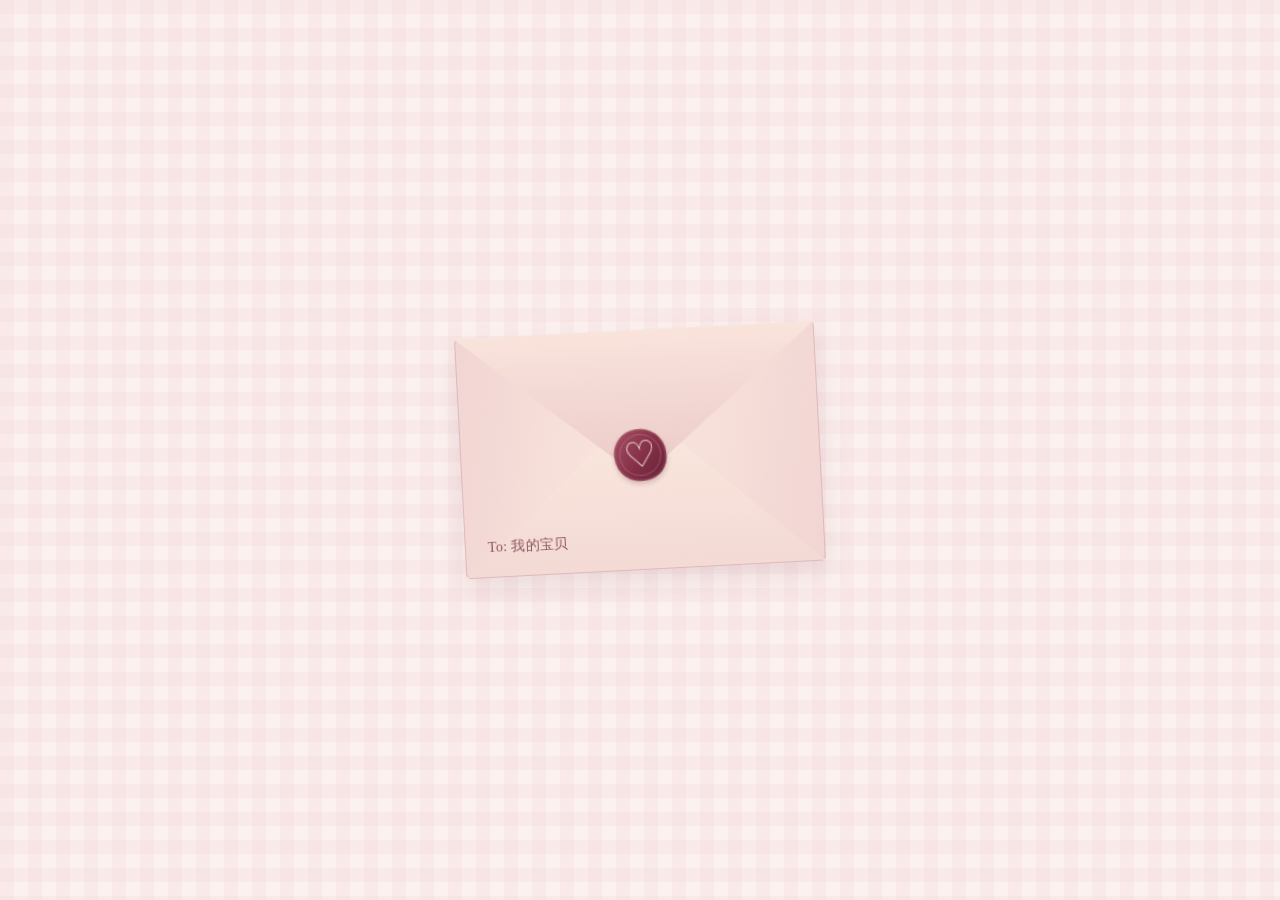
==== commit b23ef9f8: "Simplify the film and envelope experience" ====
--- a/letter.html
+++ b/letter.html
@@ -1,5 +1,5 @@
 <!doctype html>
-<html lang="en">
+<html lang="zh-Hans">
   <head>
     <meta charset="utf-8">
     <meta name="viewport" content="width=device-width, initial-scale=1, viewport-fit=cover">
@@ -8,22 +8,13 @@
     <meta name="robots" content="noindex, nofollow, noarchive">
     <title>A Letter for You — Happily Ever After</title>
     <link rel="icon" href="assets/favicon.svg?v=2" type="image/svg+xml">
-    <link rel="stylesheet" href="style.css?v=4">
-    <script src="script.js?v=4" defer></script>
+    <link rel="stylesheet" href="style.css?v=5">
+    <script src="script.js?v=5" defer></script>
   </head>
-  <body>
-    <a class="skip-link" href="#main">Skip to the main content</a>
-    <header class="masthead">
-      <a class="wordmark" href="index.html" aria-label="Happily Ever After, back to the beginning"><span aria-hidden="true">♡</span> Happily Ever After</a>
-      <span class="masthead-note" lang="zh-Hans">给悦悦，满满的爱</span>
-    </header>
+  <body class="letter-page">
     <main id="main">
-      <section class="envelope-scene section-width" id="envelope-scene" aria-labelledby="envelope-title" hidden>
-        <header class="chapter-heading">
-          <p class="eyebrow handwritten">a little love letter</p>
-          <h1 class="envelope-title" id="envelope-title" lang="zh-Hans">有些话，<br><em>只想说给你听。</em></h1>
-        </header>
-        <button class="envelope-button" id="open-envelope" type="button" lang="zh-Hans" aria-controls="letter-reading" aria-expanded="false">
+      <section class="envelope-scene section-width" id="envelope-scene" aria-label="给宝贝的信封" hidden>
+        <button class="envelope-button" id="open-envelope" type="button" aria-label="拆开信封" aria-controls="letter-reading" aria-expanded="false">
           <span class="envelope-space" aria-hidden="true">
             <span class="envelope">
               <span class="envelope-back"></span>
@@ -34,25 +25,15 @@
               <span class="envelope-seal">♡</span>
             </span>
           </span>
-          <span class="envelope-action" lang="zh-Hans">拆开这封小情书 <svg viewBox="0 0 24 24" fill="none" aria-hidden="true"><path d="M12 20S3 14.7 3 8.7C3 3.8 9.5 2.8 12 7c2.5-4.2 9-3.2 9 1.7C21 14.7 12 20 12 20Z"/></svg></span>
         </button>
-        <p class="envelope-note" lang="zh-Hans">轻轻点一下，里面都是我的心里话。</p>
         <p class="sr-only" id="envelope-status" role="status" lang="zh-Hans"></p>
-        <a class="back-link" href="memories.html" lang="zh-Hans"><span aria-hidden="true">←</span> 回去再看一遍我们</a>
       </section>
       <div id="letter-reading" class="letter-reading">
       <section class="letter-section section-width" id="letter" aria-labelledby="letter-title">
         <article class="letter-paper">
-          <header class="letter-heading">
-            <span class="letter-stamp" aria-hidden="true">with<br>love ♡</span>
-            <span class="eyebrow" lang="zh-Hans">写给我最爱的宝贝</span>
-            <h2 id="letter-title" tabindex="-1">My love,</h2>
-            <span class="letter-heading-rule" aria-hidden="true">♡</span>
-          </header>
-
           <!-- LOVE LETTER START: edit only the paragraphs in this block. -->
           <div class="letter-content" lang="zh-Hans">
-            <p>生日快乐，我最爱的宝贝！❤️</p>
+            <p id="letter-title" tabindex="-1">生日快乐，我最爱的宝贝！❤️</p>
 
             <p>不知不觉，我们已经在一起快半年啦。</p>
 
@@ -97,17 +78,7 @@
           <!-- LOVE LETTER END -->
         </article>
       </section>
-
-      <section class="ending section-width" id="ending" aria-labelledby="ending-title">
-        <img class="ending-bow" src="assets/bow.svg" width="100" height="67" alt="">
-        <p class="eyebrow" lang="zh-Hans">好多好多的春夏秋冬，都想和你一起</p>
-        <h2 id="ending-title">Happily<br><em>Ever After.</em></h2>
-        <p class="ending-subtitle">Our story doesn’t end here.</p>
-        <p class="ending-signoff">you + me, always ♡</p>
-        <a class="back-to-start" href="index.html" lang="zh-Hans">再打开一次这份小惊喜 <span aria-hidden="true">↩</span></a>
-      </section>
       </div>
     </main>
-    <footer class="site-footer"><span>Made just for you.</span><span>With all my love ♡</span></footer>
   </body>
 </html>
--- a/style.css
+++ b/style.css
@@ -51,9 +51,6 @@
 .primary-button { display: inline-flex; justify-content: center; align-items: center; gap: 17px; min-height: 50px; padding: 12px 24px; border: 1px solid var(--accent); border-radius: 999px; background: var(--accent); color: var(--letter-paper); box-shadow: 0 4px 0 #67293a18, inset 0 0 0 3px #f5c8d015; text-decoration: none; font-size: 14px; line-height: 1.6; letter-spacing: .03em; transition: background-color 180ms, transform 180ms; }
 .primary-button:hover { background: var(--accent-dark); transform: translateY(-2px); }
 .primary-button svg { width: 18px; height: 18px; flex-shrink: 0; }
-.quiet-link, .back-link { display: inline-flex; align-items: center; justify-content: center; gap: 9px; min-height: 44px; color: var(--muted); font-size: 12px; text-decoration: none; line-height: 1.6; }
-.quiet-link { text-decoration: underline; text-decoration-color: var(--accent-soft); text-decoration-style: dotted; }
-.quiet-link:hover, .back-link:hover { color: var(--accent); }
 .paper-tape { position: absolute; display: block; z-index: 3; width: 104px; height: 26px; background-color: #e6b1be; background-image: linear-gradient(90deg, #fff6ed55 50%, transparent 50%), linear-gradient(#fff6ed55 50%, transparent 50%); background-size: 12px 12px; opacity: .84; clip-path: polygon(2% 0, 98% 0, 100% 16%, 98% 30%, 100% 52%, 98% 68%, 100% 86%, 98% 100%, 1% 100%, 3% 83%, 0 68%, 2% 49%, 0 30%, 3% 16%); pointer-events: none; }
 
 /* The first page is a birthday card, held down with pink paper tape. */
@@ -79,8 +76,8 @@
 .chapter-heading { text-align: center; }
 .chapter-title { margin-top: 6px; font-family: var(--chinese); font-size: clamp(29px, 4vw, 38px); line-height: 1.4; letter-spacing: .015em; }
 .section-description { margin-top: 7px; font-family: var(--chinese); font-size: 13px; color: var(--muted); line-height: 1.7; }
-.film-shell { --film-ratio: .5625; position: relative; width: min(100%, 360px, calc(48svh * var(--film-ratio))); margin: 26px auto 0; padding: 8px; background: var(--letter-paper); border: 1px solid #ead7cf; border-radius: 3px; box-shadow: 3px 4px 0 #efd8d640, 0 8px 22px #7535450b; transform: rotate(-.7deg); }
-.film-shell.is-landscape { width: min(100%, 740px, calc(48svh * var(--film-ratio))); }
+.film-shell { --film-ratio: .5625; position: relative; width: min(100%, 440px, calc(62svh * var(--film-ratio))); margin: 26px auto 0; padding: 8px; background: var(--letter-paper); border: 1px solid #ead7cf; border-radius: 3px; box-shadow: 3px 4px 0 #efd8d640, 0 8px 22px #7535450b; transform: rotate(-.7deg); }
+.film-shell.is-landscape { width: min(100%, 740px, calc(62svh * var(--film-ratio))); }
 .film-tape { width: 86px; height: 22px; top: -13px; left: calc(50% - 43px); transform: rotate(4deg); }
 .film-frame { position: relative; aspect-ratio: var(--film-ratio); overflow: hidden; border-radius: 2px; background: #3c2028; }
 .film-frame video { position: absolute; inset: 0; display: block; width: 100%; height: 100%; object-fit: contain; background: #211b1d; }
@@ -95,18 +92,17 @@
 .film-caption { display: flex; justify-content: space-between; align-items: center; gap: 7px; padding: 13px 1px 6px; color: var(--accent); font-family: var(--hand); font-size: 15px; line-height: 1.25; text-align: left; }
 .film-caption > :last-child { text-align: right; white-space: nowrap; font-family: var(--sans); color: var(--muted); font-size: 9px; }
 .playback-help { margin: 14px auto 0; max-width: 420px; color: var(--muted); font-size: 13px; line-height: 1.8; }
-.film-invitation { min-height: 124px; display: flex; flex-direction: column; align-items: center; justify-content: center; gap: 9px; padding-top: 16px; }
+.film-invitation { min-height: 72px; display: flex; flex-direction: column; align-items: center; justify-content: center; gap: 9px; padding-top: 16px; }
 .film-next-note { font-family: var(--chinese); color: var(--muted); font-size: 13px; line-height: 1.7; text-wrap: balance; }
-.film-invitation.is-ready .film-next-note { font-size: 14px; color: var(--accent); max-width: 380px; }
+.film-letter-link { display: inline-flex; align-items: center; justify-content: center; min-height: 44px; padding: 8px 4px; color: var(--accent); font-family: var(--chinese); font-size: 15px; line-height: 1.7; text-decoration-style: dotted; text-decoration-color: var(--accent-soft); text-underline-offset: 7px; }
+.film-letter-link:hover { color: var(--accent-dark); text-decoration-color: var(--accent); }
 .film-invitation.is-ready { padding-bottom: 10px; }
 
 /* A blush envelope, a heart seal, and words saved just for her. */
-.envelope-scene { min-height: calc(100svh - var(--masthead-height) - var(--footer-height)); display: flex; flex-direction: column; align-items: center; justify-content: center; text-align: center; padding-block: 28px 20px; }
-.envelope-title { margin-top: 12px; font-family: var(--chinese); font-size: clamp(31px, 4.5vw, 46px); line-height: 1.55; letter-spacing: .015em; }
-.envelope-title em { color: var(--accent); font-style: normal; font-weight: 400; }
-.envelope-button { display: block; width: min(100% - 18px, 330px); margin-top: 2px; border: none; padding: 0; background: transparent; color: var(--accent); cursor: pointer; touch-action: manipulation; transform: rotate(-3deg); transition: transform 250ms; }
+.envelope-scene { min-height: 100svh; display: flex; flex-direction: column; align-items: center; justify-content: center; text-align: center; padding-block: 24px; }
+.envelope-button { display: block; width: min(100% - 18px, 330px); margin: 0; border: none; padding: 0; background: transparent; color: var(--accent); cursor: pointer; touch-action: manipulation; transform: rotate(-3deg); transition: transform 250ms; }
 .envelope-button:hover { transform: rotate(-1deg); }
-.envelope-space { display: block; position: relative; padding-top: 52px; padding-bottom: 28px; }
+.envelope-space { display: block; position: relative; padding-block: 48px; }
 .envelope { display: block; position: relative; width: 100%; aspect-ratio: 3 / 2; perspective: 1100px; filter: drop-shadow(0 12px 13px #7535451c); }
 .envelope-back { position: absolute; inset: 0; background: #e8c1c0; border: 1px solid #d9adb3; border-radius: 5px; }
 .envelope-insert { position: absolute; top: 7%; left: 6%; width: 88%; height: 86%; padding: 24px; text-align: left; background: var(--letter-paper); border: 1px solid #e8dfd2; transition: transform 650ms 180ms cubic-bezier(.2,.65,.3,1); }
@@ -119,41 +115,20 @@
 .envelope-address { position: absolute; z-index: 3; left: 23px; bottom: 21px; color: #8b535d; font-family: var(--chinese); font-size: 14px; letter-spacing: .025em; }
 .envelope-seal { position: absolute; z-index: 4; top: 52%; left: 50%; width: 52px; height: 52px; display: flex; align-items: center; justify-content: center; border-radius: 47% 50% 45% 49%; transform: translate(-50%, -50%) rotate(-7deg); background: linear-gradient(135deg, #a44f64, #832f46 55%, #622239); color: #f9e9df; font: 36px/1 var(--serif); box-shadow: 0 3px 5px #45181e33, inset 0 0 0 2px #b9677040; transition: opacity 220ms, transform 250ms; }
 .envelope-seal::before { content: ""; position: absolute; inset: 5px; border: 1px solid #e3a5a359; border-radius: 50%; }
-.envelope-action { display: inline-flex; align-items: center; justify-content: center; gap: 16px; min-height: 48px; padding: 9px 23px; font-size: 14px; line-height: 1.6; letter-spacing: .03em; border: 1px dashed #c995a4; border-radius: 999px; background: #fffdf88c; transform: rotate(3deg); }
-.envelope-action svg { width: 17px; height: 17px; }
-.envelope-button:hover .envelope-action { background: var(--letter-paper); }
 .envelope-button:disabled { cursor: default; }
 .envelope-button.is-opening .envelope-flap { transform: rotateX(180deg); }
 .envelope-button.is-opening .envelope-seal { opacity: 0; transform: translate(-50%, -60%) rotate(-7deg); }
 .envelope-button.is-opening .envelope-insert { transform: translateY(-49%); }
-.envelope-button.is-opening .envelope-action { opacity: .5; }
-.envelope-note { margin-top: 17px; color: var(--muted); font: 13px/1.8 var(--chinese); }
-.envelope-scene > .back-link { margin-top: 17px; }
 
 /* The letter stays still and readable, on a page of our own stationery. */
-.letter-reading { padding-top: 35px; }
+.letter-reading { min-height: 100svh; padding: 35px 0 40px; }
 .letter-section { max-width: 740px; }
 .letter-paper { position: relative; padding: 38px 27px 46px; background-color: var(--letter-paper); border: 1px solid #ead7cf; border-radius: 5px 7px 4px 6px; box-shadow: 4px 5px 0 #efd8d680, 0 12px 38px -26px #7535452e; }
-.letter-paper::before { content: ""; position: absolute; top: -13px; left: calc(50% - 65px); width: 130px; height: 25px; background-color: #e6b1be; background-image: linear-gradient(90deg, #fff6ed55 50%, transparent 50%), linear-gradient(#fff6ed55 50%, transparent 50%); background-size: 12px 12px; opacity: .8; transform: rotate(-3deg); pointer-events: none; }
 .letter-paper::after { content: ""; position: absolute; inset: 10px; border: 1px dashed #ecd5d5; border-radius: 2px; pointer-events: none; }
-.letter-heading { position: relative; margin-bottom: 28px; padding-right: 70px; }
-.letter-stamp { position: absolute; top: 1px; right: -3px; width: 56px; min-height: 67px; display: grid; place-content: center; border: 3px dotted #d7a7b3; outline: 1px solid #efdbd9; outline-offset: 3px; background: #f9e8e9; color: var(--accent); text-align: center; font: 19px/1 var(--hand); transform: rotate(7deg); }
-.letter-heading .eyebrow { font-size: 12px; letter-spacing: .025em; }
-.letter-heading h2 { margin-top: 13px; font-size: 47px; line-height: 1.25; font-family: var(--hand); color: var(--accent); }
-.letter-heading h2:focus { outline: none; }
-.letter-heading-rule { display: block; color: var(--accent-soft); font-family: var(--serif); font-size: 24px; line-height: 1; margin-top: 8px; }
 .letter-content { font-family: var(--chinese); font-size: 17px; line-height: 2.05; font-weight: 400; letter-spacing: .025em; overflow-wrap: break-word; line-break: strict; }
 .letter-content p + p { margin-top: 24px; }
+#letter-title:focus { outline: none; }
 .letter-content .letter-signature { margin-top: 39px; color: var(--accent); font-size: 19px; }
-.ending { padding: 70px 0 56px; text-align: center; }
-.ending-bow { display: block; width: 85px; height: auto; margin: 0 auto 20px; }
-.ending .eyebrow { font-size: 13px; letter-spacing: .035em; text-wrap: balance; }
-.ending h2 { margin-top: 24px; font-family: var(--hand); font-size: clamp(57px, 8vw, 85px); line-height: 1.1; letter-spacing: -.03em; }
-.ending h2 em { font-weight: 400; color: var(--accent); }
-.ending-subtitle { margin-top: 20px; color: var(--muted); font-family: var(--serif); font-size: 16px; line-height: 1.6; }
-.ending-signoff { margin-top: 24px; font-family: var(--hand); font-size: 25px; color: var(--accent); }
-.back-to-start { display: inline-flex; gap: 10px; align-items: center; min-height: 44px; margin-top: 34px; font-size: 12px; color: var(--muted); text-decoration: none; }
-.back-to-start:hover { color: var(--accent); }
 
 @media (min-width: 600px) {
   :root { --masthead-height: 80px; --footer-height: 60px; }
@@ -175,18 +150,11 @@
   .section-description { font-size: 14px; }
   .film-caption { font-size: 18px; }
   .film-caption > :last-child { font-size: 10px; }
-  .envelope-scene { padding-top: 36px; }
   .envelope-button { width: 360px; }
-  .envelope-note { font-size: 14px; }
   .letter-reading { padding-top: 44px; }
   .letter-paper { padding: 56px 64px 63px; }
-  .letter-heading { margin-bottom: 34px; }
-  .letter-heading .eyebrow { font-size: 13px; }
-  .letter-heading h2 { font-size: 55px; }
-  .letter-stamp { width: 66px; min-height: 80px; font-size: 23px; }
   .letter-content { font-size: 18px; line-height: 2.1; }
   .letter-content p + p { margin-top: 28px; }
-  .ending { padding-top: 86px; padding-bottom: 70px; }
 }
 @media (max-width: 359px) {
   .masthead { gap: 10px; }
@@ -200,8 +168,6 @@
   .opening-message { font-size: 14px; }
   .tape-left, .tape-right { width: 84px; }
   .letter-paper { padding-inline: 23px; }
-  .letter-heading h2 { font-size: 42px; }
-  .envelope-title { font-size: 29px; }
   .envelope-seal { width: 46px; height: 46px; font-size: 32px; }
 }
 @media (prefers-reduced-motion: no-preference) {
@@ -211,13 +177,11 @@
 @media (prefers-reduced-motion: reduce) { *, *::before, *::after { animation: none !important; transition: none !important; } }
 @media print {
   body { background: white; color: black; }
-  .masthead, .opening, .film-page, .envelope-scene, .site-footer, .back-to-start, .skip-link { display: none !important; }
+  .masthead, .opening, .film-page, .envelope-scene, .site-footer, .skip-link { display: none !important; }
   .letter-reading[hidden] { display: block !important; }
   .letter-section { width: 100%; max-width: none; }
   .letter-paper { background: white; border: none; box-shadow: none; padding: 20px; }
-  .letter-paper::before, .letter-paper::after, .letter-stamp { display: none; }
+  .letter-paper::after { display: none; }
   .letter-content { font-size: 12pt; line-height: 1.8; }
   .letter-content p { orphans: 3; widows: 3; }
-  .ending { padding: 40px 0 0; break-inside: avoid; }
-  .ending h2 { font-size: 38pt; }
 }
